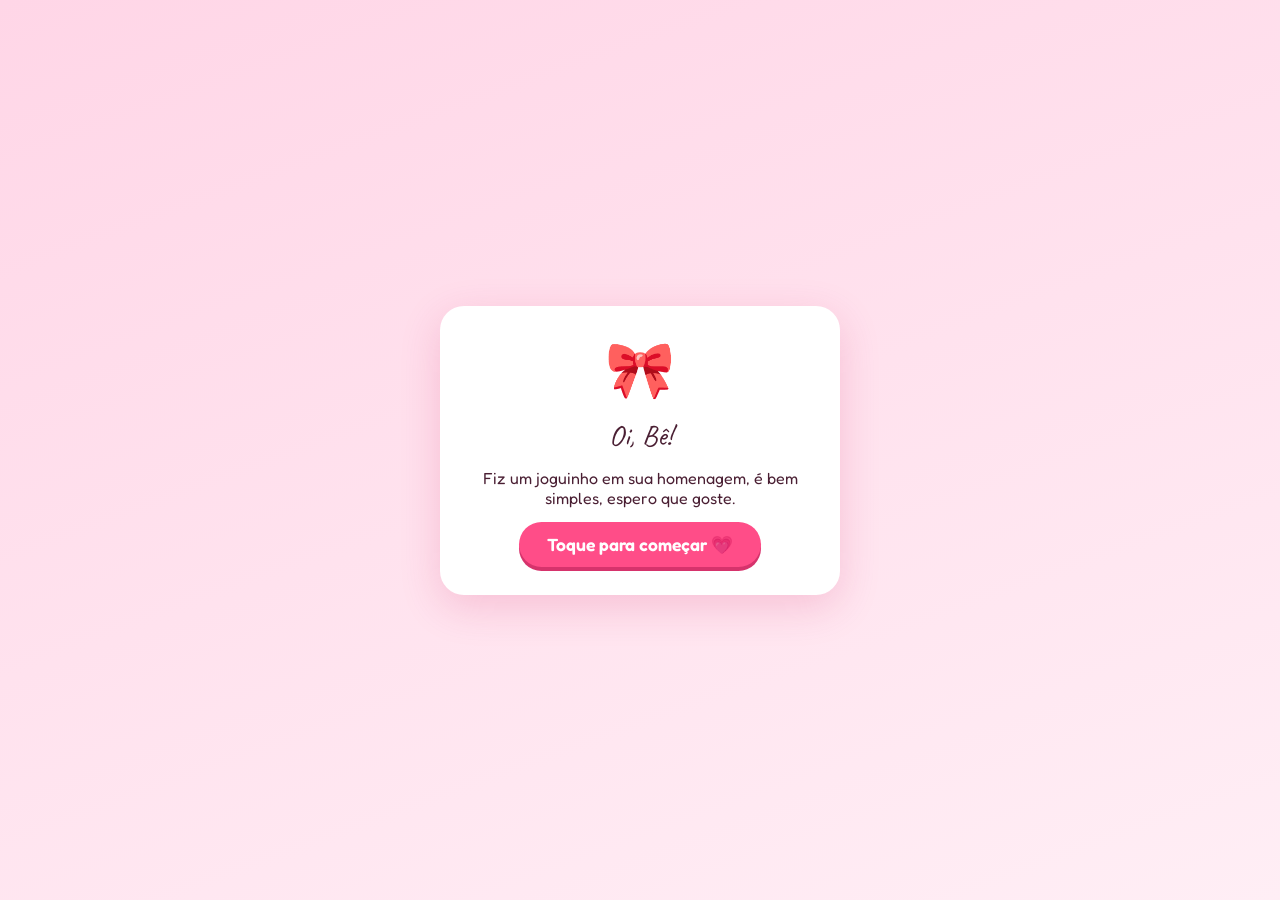
==== index.html @ 6ef9009d "Jogo de pedido de namoro da Hello Kitty (site estático) Plataforma 2D em canvas, sem dependências ne" ====
<!doctype html>
<html lang="pt-BR">
<head>
  <meta charset="utf-8" />
  <meta name="viewport" content="width=device-width, initial-scale=1, maximum-scale=1, user-scalable=no" />
  <meta name="theme-color" content="#ffd6e7" />
  <title>Uma surpresa pra você 🎀</title>
  <link rel="preconnect" href="https://fonts.googleapis.com" />
  <link href="https://fonts.googleapis.com/css2?family=Fredoka:wght@400;600;700&family=Caveat:wght@600&display=swap" rel="stylesheet" />
  <link rel="stylesheet" href="style.css" />
</head>
<body>
  <div id="bg-hearts" aria-hidden="true"></div>

  <!-- Abertura -->
  <section id="tela-inicio" class="tela ativa">
    <div class="card">
      <div class="emoji-grande pulsar">🎀</div>
      <p class="saudacao">Oi, <span data-cfg="nomeAmor"></span>!</p>
      <p data-cfg="textoAbertura"></p>
      <button class="btn" id="btn-comecar">Toque para começar 💗</button>
    </div>
  </section>

  <!-- Jogo -->
  <section id="tela-jogo" class="tela">
    <div class="area-jogo">
      <canvas id="jogo"></canvas>

      <div class="hud">
        <span id="contador">💗 0/0</span>
        <button class="btn-icone" id="btn-som" aria-label="Ligar ou desligar música">🔊</button>
      </div>

      <div id="toast" class="escondido"></div>

      <!-- Fim desta fase (o pedido está guardado pra última fase) -->
      <div id="fim-fase" class="overlay escondido">
        <div class="card">
          <div class="emoji-grande pulsar">🧸</div>
          <h1 id="fim-titulo"></h1>
          <p id="fim-texto"></p>
          <button class="btn" id="btn-recomecar"></button>
        </div>
      </div>

      <!-- Cartão de memória -->
      <div id="modal-memoria" class="overlay escondido">
        <div class="card memoria">
          <img id="memoria-foto" alt="" />
          <h3 id="memoria-titulo"></h3>
          <p id="memoria-texto"></p>
          <button class="btn" id="btn-continuar">Continuar 💗</button>
        </div>
      </div>

      <!-- Pergunta -->
      <div id="pergunta" class="escondido">
        <button class="btn btn-sim" id="btn-sim">Sim! 💖</button>
        <button class="btn btn-nao" id="btn-nao">Não</button>
      </div>

      <!-- Final -->
      <div id="final" class="escondido">
        <div class="card">
          <h1 data-cfg="tituloFinal"></h1>
          <p class="carta" data-cfg="mensagemFinal"></p>
          <p class="assinatura">— <span data-cfg="seuNome"></span></p>
        </div>
      </div>

      <div id="olha" class="escondido">
        <p data-cfg="textoOlhaPraMim"></p>
      </div>
    </div>

    <div id="controles">
      <div class="setas">
        <button class="ctl" data-ctl="esq" aria-label="Esquerda">◀</button>
        <button class="ctl" data-ctl="dir" aria-label="Direita">▶</button>
      </div>
      <button class="ctl ctl-pulo" data-ctl="pulo" aria-label="Pular">⤴</button>
    </div>
  </section>

  <canvas id="confete" aria-hidden="true"></canvas>

  <script src="config.js"></script>
  <script src="personagens.js"></script>
  <script src="fase.js"></script>
  <script src="jogo.js"></script>
  <script src="script.js"></script>
</body>
</html>
---- style.css ----
:root {
  --rosa: #ff4d88;
  --rosa-escuro: #d6336c;
  --rosa-claro: #ffe3ee;
  --fundo-1: #ffd6e7;
  --fundo-2: #ffeef5;
  --texto: #4a1f33;
  --branco: #fff;
}

* { box-sizing: border-box; margin: 0; padding: 0; }

html, body {
  height: 100%;
  font-family: "Fredoka", system-ui, sans-serif;
  color: var(--texto);
  background: linear-gradient(160deg, var(--fundo-1), var(--fundo-2));
  overflow: hidden;
  -webkit-tap-highlight-color: transparent;
  user-select: none;
  -webkit-user-select: none;
  -webkit-touch-callout: none;
}

#bg-hearts { position: fixed; inset: 0; pointer-events: none; overflow: hidden; }
#bg-hearts span {
  position: absolute; bottom: -40px; opacity: .35;
  animation: subir linear forwards;
}
@keyframes subir {
  to { transform: translateY(-110vh) rotate(25deg); opacity: 0; }
}

.tela {
  position: fixed; inset: 0;
  display: none; align-items: center; justify-content: center;
  padding: 16px;
}
.tela.ativa { display: flex; animation: aparecer .5s ease; }
@keyframes aparecer { from { opacity: 0; transform: scale(.96); } }

.card {
  background: var(--branco);
  border-radius: 24px;
  padding: 28px 22px;
  max-width: 400px; width: 100%;
  text-align: center;
  box-shadow: 0 12px 40px rgba(214, 51, 108, .2);
  display: flex; flex-direction: column; gap: 14px; align-items: center;
}

h1 { font-size: 1.6rem; line-height: 1.2; color: var(--rosa-escuro); }
h3 { font-family: "Caveat", cursive; font-size: 1.8rem; color: var(--rosa-escuro); line-height: 1.1; }
.saudacao { font-family: "Caveat", cursive; font-size: 1.8rem; }
.emoji-grande { font-size: 3.5rem; }
.pulsar { animation: pulsar 1.2s ease-in-out infinite; }
@keyframes pulsar { 50% { transform: scale(1.12); } }

.btn {
  font: inherit; font-weight: 600; font-size: 1.1rem;
  border: none; border-radius: 999px;
  padding: 12px 28px; cursor: pointer;
  background: var(--rosa); color: var(--branco);
  box-shadow: 0 4px 0 var(--rosa-escuro);
  transition: transform .1s, box-shadow .1s;
}
.btn:active { transform: translateY(3px); box-shadow: 0 1px 0 var(--rosa-escuro); }

.escondido { display: none !important; }

/* ---------- Jogo ---------- */
#tela-jogo { flex-direction: column; padding: 0; align-items: stretch; }
.area-jogo { position: relative; flex: 1; min-height: 0; }
#jogo { position: absolute; inset: 0; width: 100%; height: 100%; display: block; touch-action: none; }

.hud {
  position: absolute; top: 0; left: 0; right: 0;
  display: flex; justify-content: space-between; align-items: center;
  padding: 12px 16px; font-size: 1.2rem; font-weight: 600;
  pointer-events: none;
}
.hud > * { pointer-events: auto; }
#contador { background: rgba(255,255,255,.75); padding: 4px 12px; border-radius: 99px; }
.btn-icone {
  margin-left: auto;
  font-size: 1.2rem; border: none; border-radius: 50%;
  width: 40px; height: 40px; background: rgba(255,255,255,.75); cursor: pointer;
}

#controles {
  height: 120px; flex-shrink: 0;
  display: flex; justify-content: space-between; align-items: center;
  padding: 0 20px calc(env(safe-area-inset-bottom) + 8px);
  background: linear-gradient(#ffc9de, #ffb3d0);
  touch-action: none;
}
.setas { display: flex; gap: 14px; }
.ctl {
  width: 74px; height: 74px; border-radius: 50%; border: none;
  font-size: 1.9rem; color: var(--rosa-escuro);
  background: var(--branco); box-shadow: 0 5px 0 #e89ab8;
  touch-action: none; cursor: pointer;
}
.ctl.apertado { transform: translateY(4px); box-shadow: 0 1px 0 #e89ab8; background: var(--rosa-claro); }
.ctl-pulo { width: 88px; height: 88px; background: var(--rosa); color: var(--branco); box-shadow: 0 5px 0 var(--rosa-escuro); }
.ctl-pulo.apertado { background: var(--rosa-escuro); box-shadow: 0 1px 0 var(--rosa-escuro); }
#tela-jogo.cena #controles { display: none; }
#tela-jogo.sem-controles #controles { visibility: hidden; } /* rampa da boia: ninguém controla */
#tela-jogo.cena .hud #contador { display: none; }

#toast {
  position: absolute; left: 50%; top: 64px; transform: translateX(-50%);
  max-width: 86%; text-align: center;
  background: rgba(255,255,255,.92); color: var(--rosa-escuro);
  font-weight: 600; padding: 10px 18px; border-radius: 99px;
  box-shadow: 0 6px 20px rgba(214, 51, 108, .25);
  animation: aparecer .4s ease; pointer-events: none;
}

.overlay {
  position: absolute; inset: 0;
  display: flex; align-items: center; justify-content: center;
  background: rgba(255, 214, 231, .6); padding: 16px;
  animation: aparecer .35s ease;
}
.memoria { gap: 10px; }
.memoria img { width: 100%; max-height: 45vh; object-fit: cover; border-radius: 14px; }
.memoria p { font-size: 1.05rem; }

/* ---------- Pergunta e final ---------- */
#pergunta {
  position: absolute; left: 0; right: 0; bottom: 6%;
  display: flex; gap: 18px; justify-content: center; align-items: center;
  animation: aparecer .5s ease;
}
.btn-sim { transition: transform .25s; font-size: 1.3rem; }
.btn-nao { background: #bbb; box-shadow: 0 4px 0 #999; }
.btn-nao.fugindo { position: fixed; z-index: 10; transition: left .25s, top .25s; }

#final {
  position: absolute; left: 16px; right: 16px; top: 64px;
  display: flex; justify-content: center;
  animation: aparecer .6s ease;
}
#final .card { padding: 18px; gap: 8px; }
.carta { font-family: "Caveat", cursive; font-size: 1.5rem; line-height: 1.25; }
.assinatura { font-family: "Caveat", cursive; font-size: 1.3rem; align-self: flex-end; }

#olha {
  position: fixed; inset: 0; z-index: 30;
  display: flex; align-items: center; justify-content: center; padding: 24px;
  background: rgba(255, 77, 136, .88);
  animation: aparecer 1s ease;
}
#olha p {
  color: var(--branco); font-weight: 700; font-size: 2.6rem; text-align: center; line-height: 1.2;
  animation: pulsar 1.2s ease-in-out infinite;
}

#confete { position: fixed; inset: 0; pointer-events: none; z-index: 20; width: 100%; height: 100%; }

/* No computador (mouse) os botões de toque somem; usa as setas e espaço */
@media (hover: hover) and (pointer: fine) {
  #controles { display: none; }
}
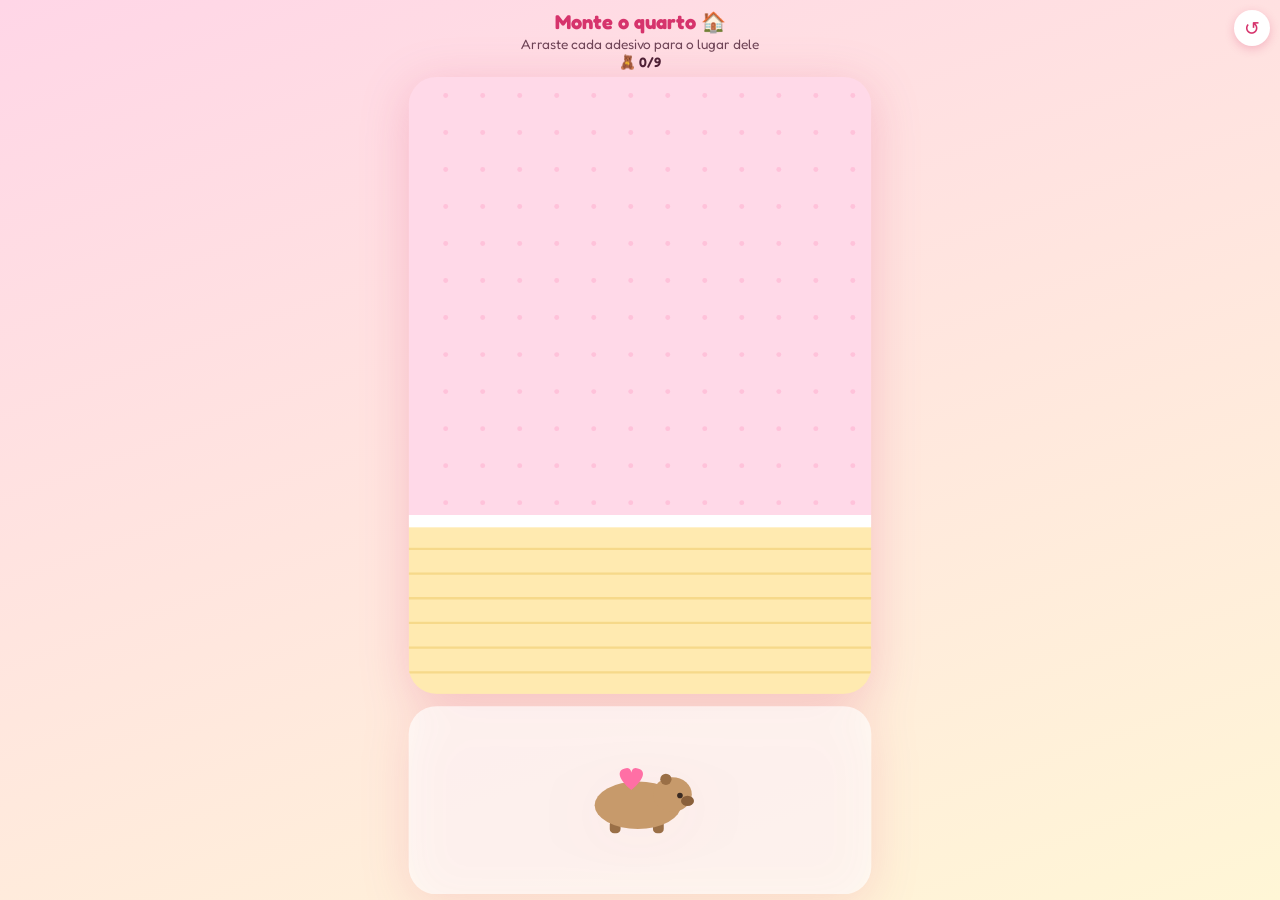
==== commit e8ee6d1c: "Quarto de adesivos vira a pagina principal; jogo da Kitty guardado em kitty.html" ====
--- a/index.html
+++ b/index.html
@@ -4,91 +4,43 @@
   <meta charset="utf-8" />
   <meta name="viewport" content="width=device-width, initial-scale=1, maximum-scale=1, user-scalable=no" />
   <meta name="theme-color" content="#ffd6e7" />
-  <title>Uma surpresa pra você 🎀</title>
+  <title>O quarto 🏠</title>
   <link rel="preconnect" href="https://fonts.googleapis.com" />
-  <link href="https://fonts.googleapis.com/css2?family=Fredoka:wght@400;600;700&family=Caveat:wght@600&display=swap" rel="stylesheet" />
-  <link rel="stylesheet" href="style.css" />
+  <link href="https://fonts.googleapis.com/css2?family=Fredoka:wght@400;600;700&display=swap" rel="stylesheet" />
+  <link rel="stylesheet" href="quarto.css" />
 </head>
 <body>
-  <div id="bg-hearts" aria-hidden="true"></div>
+  <main id="app">
+    <header>
+      <h1 id="titulo"></h1>
+      <p id="dica"></p>
+      <p id="contador"></p>
+    </header>
 
-  <!-- Abertura -->
-  <section id="tela-inicio" class="tela ativa">
-    <div class="card">
-      <div class="emoji-grande pulsar">🎀</div>
-      <p class="saudacao">Oi, <span data-cfg="nomeAmor"></span>!</p>
-      <p data-cfg="textoAbertura"></p>
-      <button class="btn" id="btn-comecar">Toque para começar 💗</button>
-    </div>
-  </section>
+    <svg id="cena" viewBox="0 0 300 530" preserveAspectRatio="xMidYMid meet" aria-label="Quarto para decorar"></svg>
 
-  <!-- Jogo -->
-  <section id="tela-jogo" class="tela">
-    <div class="area-jogo">
-      <canvas id="jogo"></canvas>
-
-      <div class="hud">
-        <span id="contador">💗 0/0</span>
-        <button class="btn-icone" id="btn-som" aria-label="Ligar ou desligar música">🔊</button>
-      </div>
-
-      <div id="toast" class="escondido"></div>
-
-      <!-- Fim desta fase (o pedido está guardado pra última fase) -->
-      <div id="fim-fase" class="overlay escondido">
-        <div class="card">
-          <div class="emoji-grande pulsar">🧸</div>
-          <h1 id="fim-titulo"></h1>
-          <p id="fim-texto"></p>
-          <button class="btn" id="btn-recomecar"></button>
-        </div>
-      </div>
-
-      <!-- Cartão de memória -->
-      <div id="modal-memoria" class="overlay escondido">
-        <div class="card memoria">
-          <img id="memoria-foto" alt="" />
-          <h3 id="memoria-titulo"></h3>
-          <p id="memoria-texto"></p>
-          <button class="btn" id="btn-continuar">Continuar 💗</button>
-        </div>
-      </div>
-
-      <!-- Pergunta -->
-      <div id="pergunta" class="escondido">
-        <button class="btn btn-sim" id="btn-sim">Sim! 💖</button>
-        <button class="btn btn-nao" id="btn-nao">Não</button>
-      </div>
-
-      <!-- Final -->
-      <div id="final" class="escondido">
-        <div class="card">
-          <h1 data-cfg="tituloFinal"></h1>
-          <p class="carta" data-cfg="mensagemFinal"></p>
-          <p class="assinatura">— <span data-cfg="seuNome"></span></p>
-        </div>
-      </div>
-
-      <div id="olha" class="escondido">
-        <p data-cfg="textoOlhaPraMim"></p>
+    <div id="fim" class="escondido">
+      <div class="card">
+        <div class="emoji">🏠💖</div>
+        <h2 id="fim-titulo"></h2>
+        <p id="fim-texto"></p>
+        <button id="btn-comecar"></button>
       </div>
     </div>
 
-    <div id="controles">
-      <div class="setas">
-        <button class="ctl" data-ctl="esq" aria-label="Esquerda">◀</button>
-        <button class="ctl" data-ctl="dir" aria-label="Direita">▶</button>
+    <div id="fase" class="escondido">
+      <div class="card">
+        <div class="emoji">🎮</div>
+        <h2 id="fase-titulo"></h2>
+        <p id="fase-texto"></p>
+        <button id="btn-fase"></button>
       </div>
-      <button class="ctl ctl-pulo" data-ctl="pulo" aria-label="Pular">⤴</button>
     </div>
-  </section>
 
-  <canvas id="confete" aria-hidden="true"></canvas>
+    <button id="btn-reiniciar" aria-label="Recomeçar">↺</button>
+    <div id="toast" class="escondido"></div>
+  </main>
 
-  <script src="config.js"></script>
-  <script src="personagens.js"></script>
-  <script src="fase.js"></script>
-  <script src="jogo.js"></script>
-  <script src="script.js"></script>
+  <script src="quarto.js"></script>
 </body>
 </html>
--- a/quarto.css
+++ b/quarto.css
@@ -0,0 +1,87 @@
+:root {
+  --rosa: #ff8fb8;
+  --rosa-escuro: #d6336c;
+  --amarelo: #ffe9a8;
+  --fundo-1: #ffd6e7;
+  --fundo-2: #fff6d6;
+  --texto: #4a1f33;
+}
+
+* { box-sizing: border-box; margin: 0; padding: 0; }
+
+html, body {
+  height: 100%;
+  font-family: "Fredoka", system-ui, sans-serif;
+  color: var(--texto);
+  background: linear-gradient(160deg, var(--fundo-1), var(--fundo-2));
+  overflow: hidden;
+  -webkit-tap-highlight-color: transparent;
+  user-select: none;
+  -webkit-user-select: none;
+  -webkit-touch-callout: none;
+  touch-action: none;
+}
+
+#app {
+  position: fixed; inset: 0;
+  display: flex; flex-direction: column; align-items: center;
+  padding: 10px 10px 6px;
+}
+
+header { text-align: center; line-height: 1.2; flex: none; }
+header h1 { font-size: 1.25rem; color: var(--rosa-escuro); }
+#dica { font-size: .85rem; opacity: .8; margin-top: 2px; }
+#contador { font-size: .85rem; font-weight: 600; margin-top: 2px; }
+
+#cena {
+  flex: 1; min-height: 0;
+  width: 100%; max-width: 480px;
+  margin-top: 6px;
+  filter: drop-shadow(0 10px 24px rgba(214, 51, 108, .22));
+}
+
+.item { cursor: grab; }
+.item.arrastando { cursor: grabbing; }
+.item.travado { cursor: default; }
+
+.alvo-dica { animation: piscar 1s ease-in-out infinite; }
+@keyframes piscar { 50% { opacity: .25; } }
+
+#btn-reiniciar {
+  position: absolute; top: 10px; right: 10px;
+  width: 36px; height: 36px; border-radius: 50%;
+  border: none; background: #fff; color: var(--rosa-escuro);
+  font-size: 1.2rem; box-shadow: 0 3px 10px rgba(214, 51, 108, .25);
+}
+
+.escondido { display: none !important; }
+
+#fim, #fase {
+  position: absolute; inset: 0;
+  display: flex; align-items: center; justify-content: center;
+  background: rgba(255, 238, 245, .72);
+  padding: 16px;
+  animation: aparecer .5s ease;
+}
+@keyframes aparecer { from { opacity: 0; } }
+
+.card {
+  background: #fff; border-radius: 24px; padding: 26px 22px;
+  max-width: 360px; width: 100%; text-align: center;
+  box-shadow: 0 12px 40px rgba(214, 51, 108, .22);
+  display: flex; flex-direction: column; gap: 12px; align-items: center;
+}
+.card .emoji { font-size: 3rem; }
+.card h2 { color: var(--rosa-escuro); font-size: 1.4rem; }
+.card button {
+  font: inherit; font-weight: 600; font-size: 1.05rem;
+  border: none; border-radius: 999px; padding: 12px 26px;
+  color: #fff; background: linear-gradient(135deg, #ff8fb8, #ffb86b);
+  box-shadow: 0 6px 16px rgba(214, 51, 108, .3);
+}
+
+#toast {
+  position: absolute; bottom: 14px; left: 50%; transform: translateX(-50%);
+  background: #fff; padding: 8px 16px; border-radius: 999px;
+  font-size: .9rem; box-shadow: 0 4px 14px rgba(214, 51, 108, .25);
+}
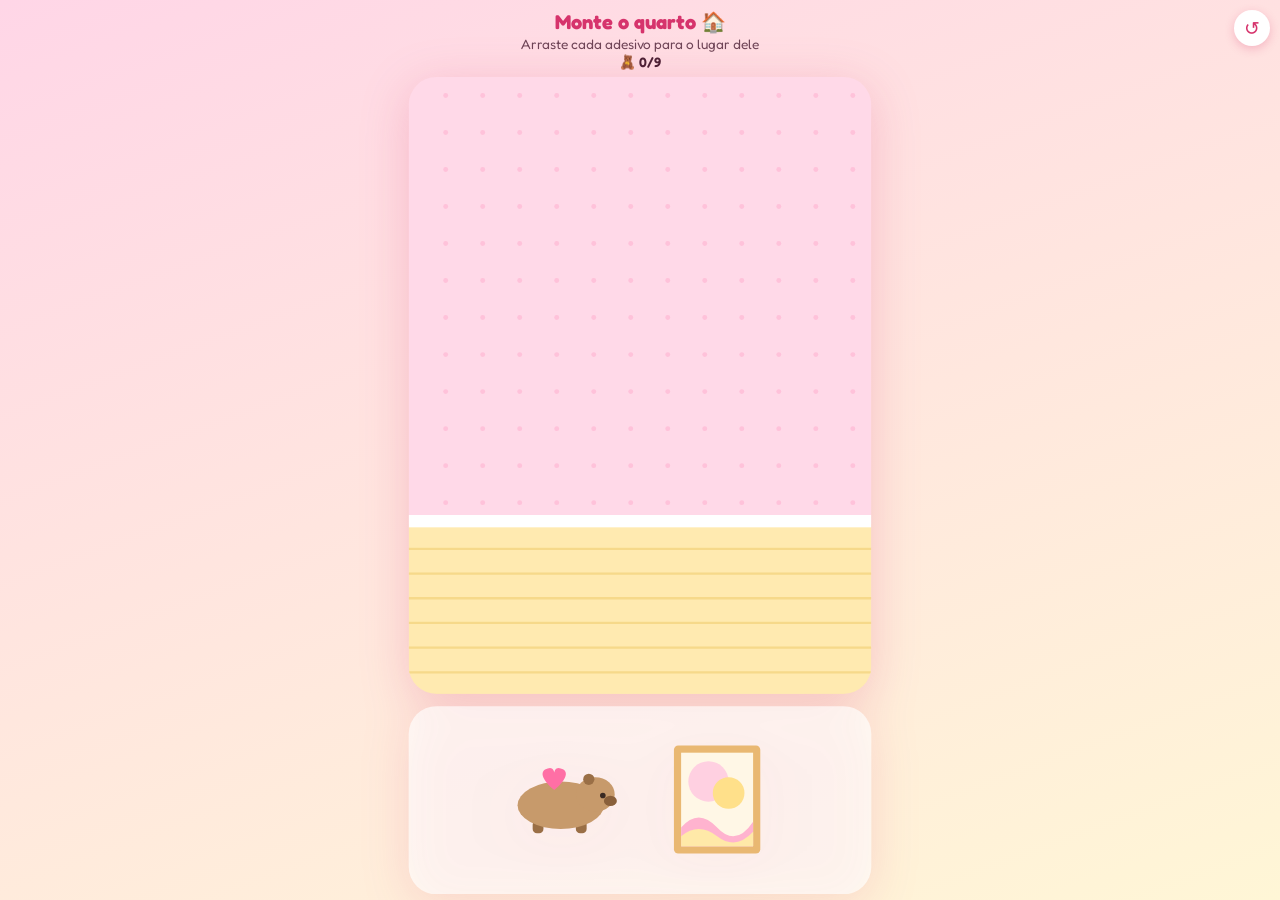
==== commit 60256bdc: "Capivara e quadro disponiveis juntos na bandeja do quarto Co-Authored-By: Claude Sonnet 5.5 <noreply" ====
--- a/index.html
+++ b/index.html
@@ -7,7 +7,7 @@
   <title>O quarto 🏠</title>
   <link rel="preconnect" href="https://fonts.googleapis.com" />
   <link href="https://fonts.googleapis.com/css2?family=Fredoka:wght@400;600;700&display=swap" rel="stylesheet" />
-  <link rel="stylesheet" href="quarto.css" />
+  <link rel="stylesheet" href="quarto.css?v=7" />
 </head>
 <body>
   <main id="app">
@@ -34,6 +34,7 @@
         <h2 id="fase-titulo"></h2>
         <p id="fase-texto"></p>
         <button id="btn-fase"></button>
+        <button id="btn-depois" class="sec"></button>
       </div>
     </div>
 
@@ -41,6 +42,6 @@
     <div id="toast" class="escondido"></div>
   </main>
 
-  <script src="quarto.js"></script>
+  <script src="quarto.js?v=7"></script>
 </body>
 </html>
--- a/quarto.css
+++ b/quarto.css
@@ -80,6 +80,8 @@
   box-shadow: 0 6px 16px rgba(214, 51, 108, .3);
 }
 
+.card button.sec { background: #fff; color: var(--rosa-escuro); border: 2px solid #ffc2d9; box-shadow: none; }
+
 #toast {
   position: absolute; bottom: 14px; left: 50%; transform: translateX(-50%);
   background: #fff; padding: 8px 16px; border-radius: 999px;
